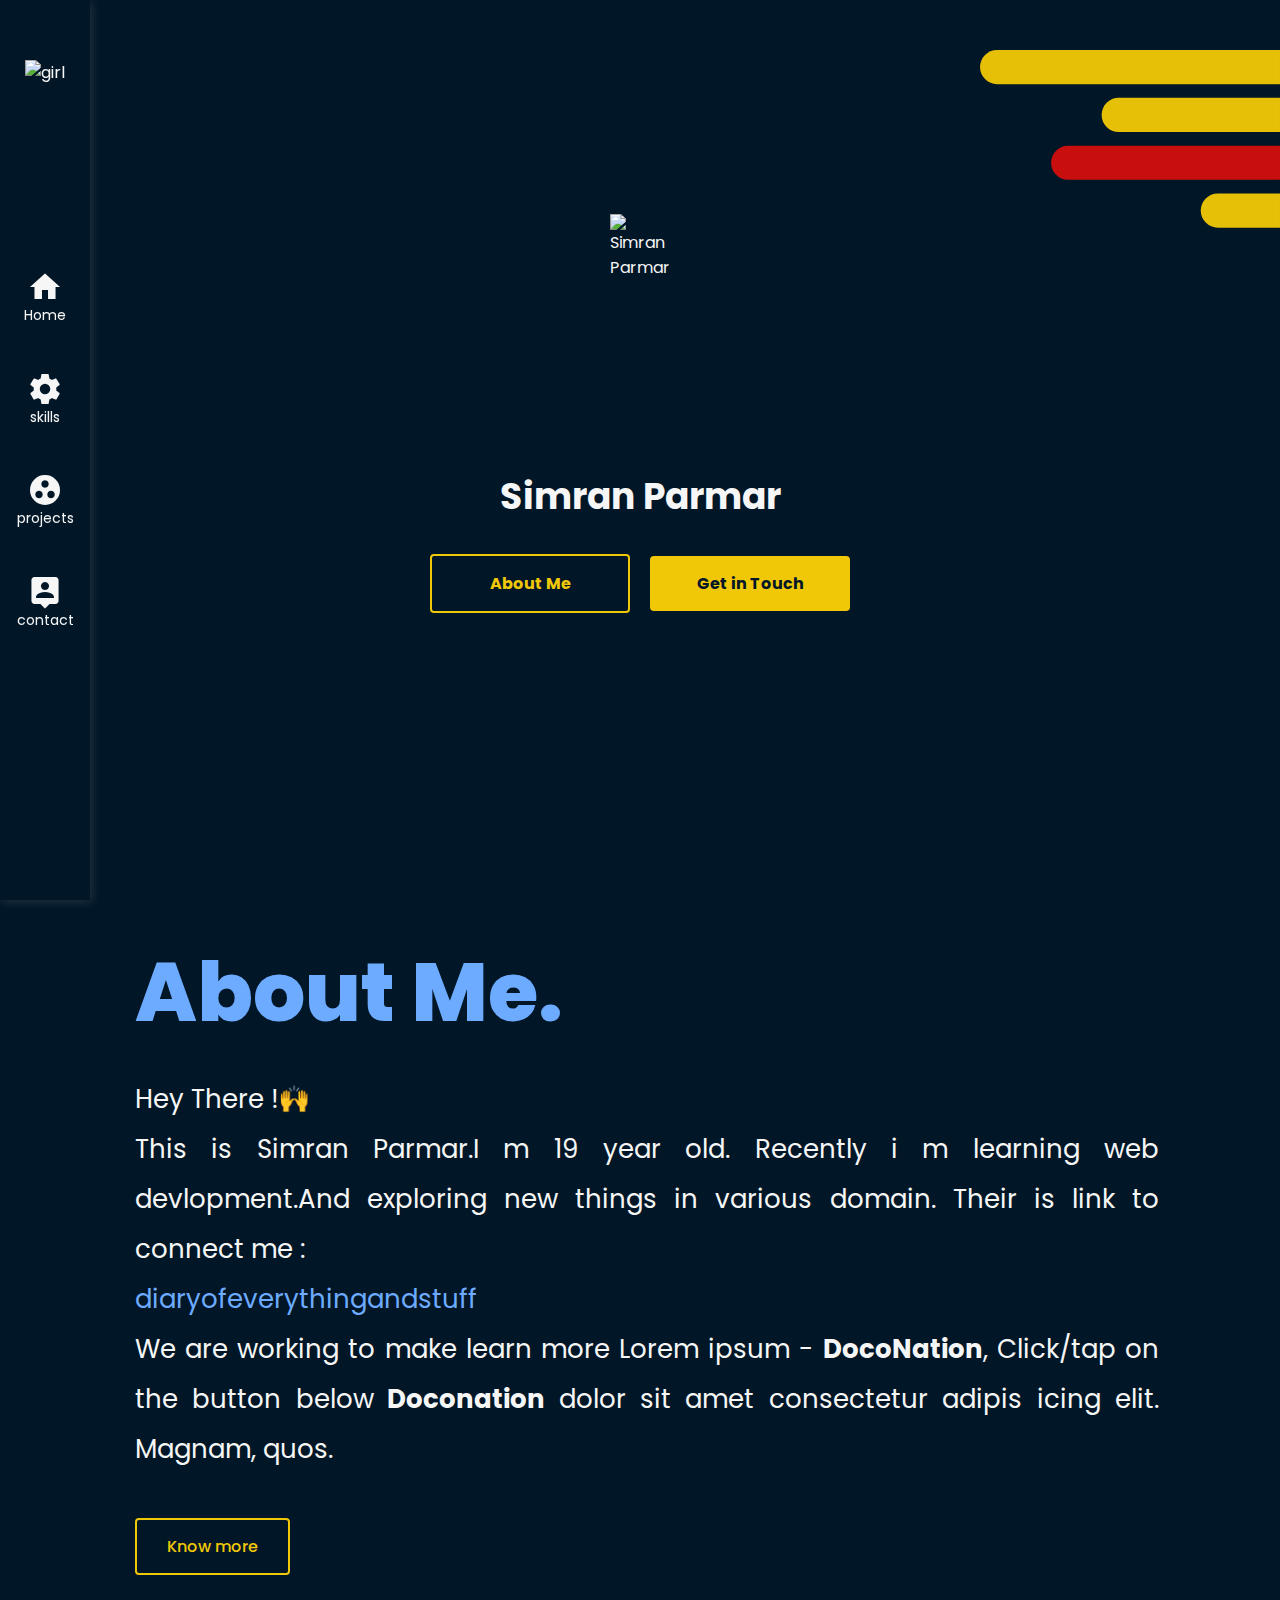
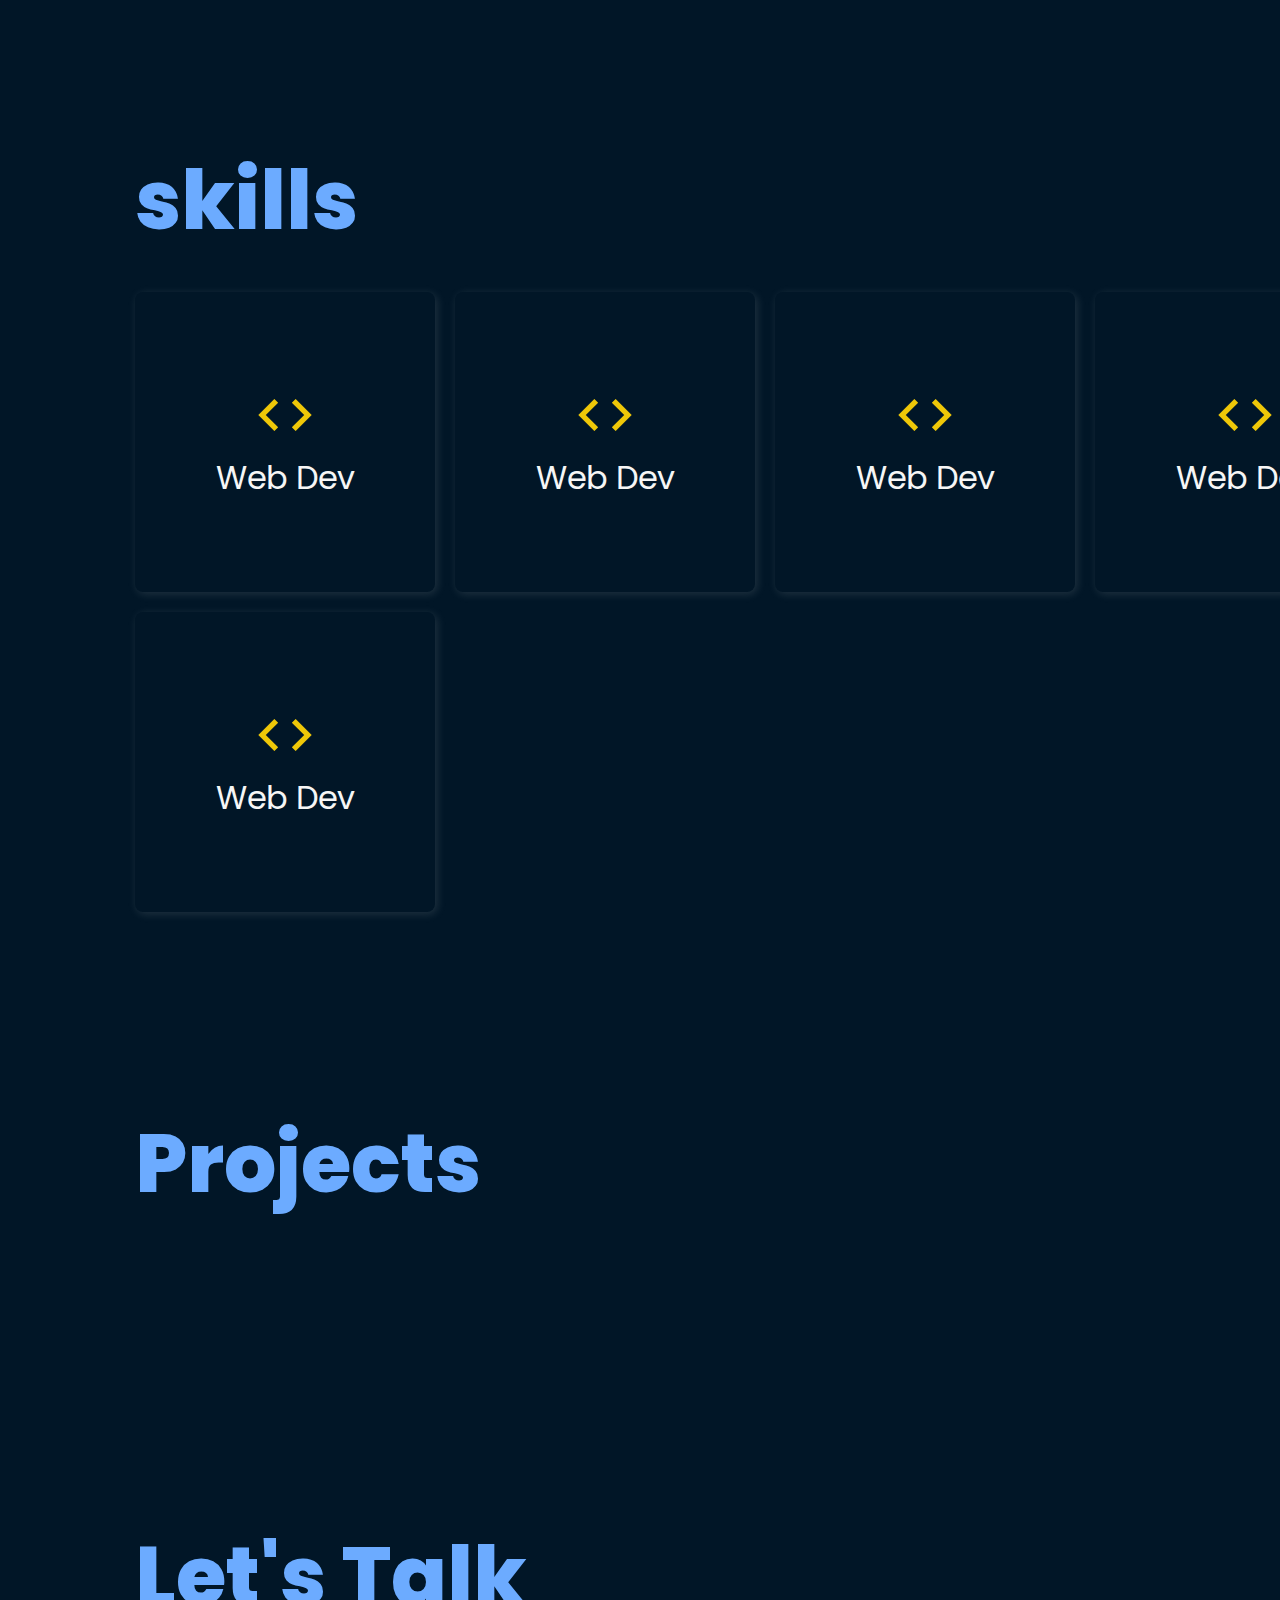
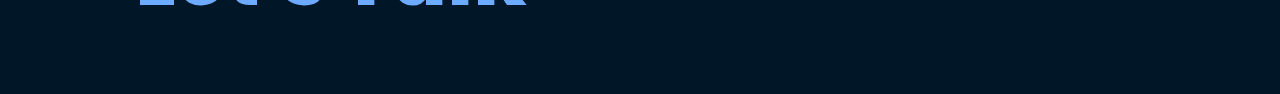
==== index.html @ 9839314e "Add files via upload" ====
<!DOCTYPE html>
<html lang="en">
<head>
    <meta charset="UTF-8">
    <meta http-equiv="X-UA-Compatible" content="IE=edge">
    <meta name="viewport" content="width=device-width, initial-scale=1.0">
    <title>Simran Parmar - portfolio website</title>
   
    <link rel="preconnect" href="https://fonts.gstatic.com">
<link href="https://fonts.googleapis.com/css2?family=Poppins:wght@300;400;500;700&display=swap" rel="stylesheet">
<link href="https://fonts.googleapis.com/icon?family=Material+Icons"
      rel="stylesheet">
      <link rel="stylesheet" href="https://cdnjs.cloudflare.com/ajax/libs/font-awesome/5.15.3/css/all.min.css" integrity="sha512-iBBXm8fW90+nuLcSKlbmrPcLa0OT92xO1BIsZ+ywDWZCvqsWgccV3gFoRBv0z+8dLJgyAHIhR35VZc2oM/gI1w==" crossorigin="anonymous" />
    <link rel="stylesheet" href="./css/style.css">
    <link rel="stylesheet" href="./css/light.css">
 </head>
<!-- navbar
         icon
         theme button
         links
            link
               icons
               text
 Theme  (m & s)              
hero
      svg Animation
      design mock element
      png image
about
     title
     content
           link
      button     
skill
     titles
     cards
         card
            hover content->HD
            separate content-skill
project
    title 
    cards 
       card
contact
   title
    icons
Animation    
-->
     

<body >
    <!-- illus begin-->
    <svg class="illus"  viewBox="0 0 439 260" fill="none" xmlns="http://www.w3.org/2000/svg">
        <g id="illus">
        <path id="y-3" d="M323 235C323 221.193 334.193 210 348 210H439V260H348C334.193 260 323 248.807 323 235V235Z" fill="#E6BF07"/>
        <path id="r-1" d="M104 165C104 151.193 115.193 140 129 140H439V190H129C115.193 190 104 178.807 104 165V165Z" fill="#C90F0D"/>
        <path id="y-2" d="M178 95C178 81.1929 189.193 70 203 70H439V120H203C189.193 120 178 108.807 178 95V95Z" fill="#E6BF07"/>
        <path id="y-1" d="M0 25C0 11.1929 11.1929 0 25 0H439V50H25C11.1929 50 0 38.8071 0 25V25Z" fill="#E6BF07"/>
        </g>
        </svg>
    <!-- illus end -->
    <!-- navbar begins -->
    <nav class="navbar">
        <div class="logo">
            <a href="#home"> 
                <img src="https://www.flaticon.com/premium-icon/icons/svg/3976/3976696.svg" alt="girl">
            </a>
        </div>
        <div class="navlinks">
            <ul>
               
                     <li>
                    <a href="#home" class="navlink">
                        <span class="material-icons"> 
                            home
                        </span>
                        <span class="navtext">
                             Home
                        </span>
                    </a>
                </li>
                <li>
                    <a href="#skills" class="navlink">
                        <span class="material-icons"> 
                            settings
                        </span>
                        <span class="navtext">
                             skills
                        </span>
                    </a>
                </li>
                <li>
                    <a href="#projects" class="navlink">
                        <span class="material-icons"> 
                            group_work
                        </span>
                        <span class="navtext">
                             projects
                        </span>
                    </a>
                </li>
                <li>
                    <a href="#contact" class="navlink">
                        <span class="material-icons"> 
                            person_pin
                        </span>
                        <span class="navtext">
                             contact
                        </span>
                    </a>
                </li>
                
            </ul>
        </div>
        <div class="navtheme" id="themebtn1">
            <span class="material-icons">
                light_mode
            </span>
        </div>
    </nav>
    <!-- theme button begins -->
    <div class="theme" id="themebtn2">
        <span class="material-icons">light_mode</span>
    </div>
    <!-- theme button ends -->
    <!-- navbar end -->
<!--  Hero Section Begins -->
    <div class="hero" id="home">
        <div class="heroimg">
            <img src="./assests/simran.jpg.jpeg" alt="Simran Parmar"
              height="250px"   >
        </div>
<div class="herotitle"> 
    Simran Parmar
    </div>
    <div class="herobtns">
    <a href="" class=" btnsec" id="btn">About Me</a>
    <a href="" class="btn" id="btn">Get in Touch</a>
</div>
    </div>
<!-- Hero Section End  -->
<!-- about section begin -->
<div id="about"></div>
<div class="about section" >
    <div class="title">
        About Me.
    </div>

<div class="aboutcontent">
    
    <span>Hey There !🙌 </span> 
    <span>This is Simran Parmar.I m 19 year old.
    Recently i m learning web 
        devlopment.And exploring  new things in various domain.
        Their is link to connect me :<br>
        <a target="_blank" href="https://www.blogger.com/blog/posts/6048508890433447394">
         diaryofeverythingandstuff
        </a>

    </span>
    <span> We are working to make learn
         more Lorem ipsum  - <strong> DocoNation</strong>, Click/tap on the button below<strong>
             Doconation
         </strong> 
          dolor sit amet consectetur adipis
          icing elit. Magnam, quos.
    </span>
</div>

<div>

    <a href="#" class="abtBtn">Know more</a>
  </div>
</div>

<!-- about section ends  -->
<div class="space"></div>
<!-- skills section begins -->
<div id="skills" ></div>
<div class="skills section">
<div class="title">skills</div>
<div class="cardrow">
    <div class="card">
        <div class="cardicon">
<span class="material-icons">code</span>
        </div>
        <div class="cardtitle">
            Web Dev
        </div>
        <div class="cardcontentLg">
            Lorem ipsum dolor, sit amet consectetur
             adipisicing elit.
        </div>
        <div class="cardcontentSm">
            Lorem ipsum dolor, sit amet consectetur
             adipisicing elit.
        </div>
    </div>
    <div class="card">
        <div class="cardicon">
<span class="material-icons">code</span>
        </div>
        <div class="cardtitle">
            Web Dev
        </div>
        <div class="cardcontentLg">
            Lorem ipsum dolor, sit amet consectetur
            adipisicing elit.
        </div>
        <div class="cardcontentSm">
            Lorem ipsum dolor, sit amet consectetur
             adipisicing elit.
        </div>
    </div>
    <div class="card">
        <div class="cardicon">
<span class="material-icons">code</span>
        </div>
        <div class="cardtitle">
            Web Dev
        </div>
        <div class="cardcontentLg">
            Lorem ipsum dolor, sit amet consectetur
            adipisicing elit.
        </div>
        <div class="cardcontentSm">
            Lorem ipsum dolor, sit amet consectetur
            adipisicing elit.
        </div>
    </div>
    <div class="card">
        <div class="cardicon">
<span class="material-icons">code</span>
        </div>
        <div class="cardtitle">
            Web Dev
        </div>
        <div class="cardcontentLg">
            Lorem ipsum dolor, sit amet consectetur
             adipisicing elit.
        </div>
        <div class="cardcontentSm">
            Lorem ipsum dolor, sit amet consectetur
             adipisicing elit.
        </div>
    </div>
    <div class="card">
        <div class="cardicon">
<span class="material-icons">code</span>
        </div>
        <div class="cardtitle">
            Web Dev
        </div>
        <div class="cardcontentLg">
            Lorem ipsum dolor, sit amet consectetur
             adipisicing elit.
        </div>
        <div class="cardcontentSm">
            Lorem ipsum dolor, sit amet consectetur
            adipisicing elit.
        </div>
    </div>
    
</div>
</div>
<!-- skill section ends -->
<div class="space"></div>
<div id="projects"></div>
<div class="projects section">
    <div class="title">Projects</div>
    <div class="cardrow">
        <div class="card">
            <a href="#">
                <img src="https://i.ibb.co/W2K952h/doco.jpg" alt="">
            </a>
        </div>
        <div class="card">
            <a href="#">
                <img src="https://i.ibb.co/W2K952h/doco.jpg" alt="">
            </a>
        </div>
        <div class="card">
            <a href="#">
                <img src="https://i.ibb.co/W2K952h/doco.jpg" alt="">
            </a>
        </div> 
    </div>
    
</div>
<!-- project section ends -->
<div class="space"></div>
<!-- contact section begin -->
<div id="contact"></div>
<div class="contact section"> 
    <div class="title">Let's Talk</div>
    <div class="iconrow">
        <a href="#" class="icon">
            <span class="fas fa-phone-alt"></span>
              </a>
              <a href=" mailto:simranparmar@gmail.com" target="_blank" alt="Gmail" class="icon">
                <span class="fas fa-envelope"></span>
                  </a>
                  <a href="https://instagram.com/parmar.simran.123" target="_blank" alt="instagram" class="icon">
                    <span class="fab fa-instagram"></span>
                      </a>
                      <a href="https://linkedin.com/in/simran-parmar" target="_blank" alt="linkedin" class="icon">
                        <span class="fab fa-linkedin"></span>
                          </a>
         
    </div>

<!-- contact section ends -->
<script src="https://cdnjs.cloudflare.com/ajax/libs/gsap/3.6.1/gsap.min.js" integrity="sha512-cdV6j5t5o24hkSciVrb8Ki6FveC2SgwGfLE31+ZQRHAeSRxYhAQskLkq3dLm8ZcWe1N3vBOEYmmbhzf7NTtFFQ==" crossorigin="anonymous"></script>
<script src="https://cdnjs.cloudflare.com/ajax/libs/gsap/3.6.1/ScrollTrigger.min.js" integrity="sha512-Q+G390ZU2qKo+e4q+kVcJknwfGjKJOdyu5mVMcR95NqL6XaF4lY4nsSvIVB3NDP54ACsS9rqhE1DVqgpApl//Q==" crossorigin="anonymous"></script>
<script src="./js/app.js" ></script>
</body>
</html>
---- css/style.css ----
:root{
    --red: #dd1c1a;
	--dark: #011627;
	--yellow: #f0c808;
	--light: #f6f6f6;
	--lBlue: #bfcde0;
	--yellowL: #e5bf07;
	--redL: #c90f0d;
	--blue: #6cabff;
	--blueL: #3174d0;
	--fFamily: 'Poppins', sans-serif;
	--darkShadowSm: 4px 4px 15px rgba(211, 211, 211, 0.158);
	--darkShadowLg: 2px 2px 10px rgba(211, 211, 211, 0.158);
}



*{
    margin: 0;
    padding: 0;
    box-sizing: border-box;
    scroll-behavior: smooth;
    font-family: var(--fFamily)
}
body{
    background-color: var(--dark);
    color: var(--light);
    overflow-x: hidden;
    transition: all 200ms ease-in-out;
}
body a{
    color: var(--light);
    text-decoration: none;

}
body ul{
    list-style-type: none;
}
.title{
    font-size: 82px;
    color: var(--blue);
    font-weight: 800;
}
.space{
    width: 100%;
    height: 20vh;
}
.section{
    width:100%;
    margin-left: 15vh;
    padding-bottom:40px 80px ;
    display: flex;
    flex-direction: column;
} 
/* illus */
.illus{
    position: absolute;
    right:0;
    top: 30px;
    width: 300px;
}
/* navbar css */
.navbar {
    position: fixed;
    width: 10vh;
    height: 100vh;
    display: flex;
    flex-direction: column;
    justify-content: center;
    align-items: center;
    box-shadow: var(--darkShadowLg);
    background-color: var(--dark);
    z-index: 99;
}
.navbar .logo{
    position: absolute;
    top:60px;
    transition: all 200ms ease-in-out;
}
.navbar .logo:hover {
    transform: scale(1.1);
}
.navbar .navlinks ul{
    height: 50vh;

display: flex;
flex-direction: column;
justify-content: space-evenly;
align-items: center;
}
.navbar .navlinks .navlink{
    display: flex;
    flex-direction: column;
    justify-content: center;
    align-items: center;
    transition: all 200ms ease-in-out;
}

.navbar .navlinks .navlink:hover{
    color: var(--yellow);
    transform: scale(1.1);
}
.navbar .navlinks .navlink .material-icons{
    font-size: 36px;
}
.navbar .navlinks .navlink .navtext{
    font-size: 14px;
}
.navbar .logo img {
    width: 35px;
}
.navbar .navtheme{
    position: absolute;
    bottom: 50px;
    cursor:pointer;
}
.navbar .navtheme:hover{
    color: var(--yellow);
    transform: scale(1.3);
    
}
.hero{
    width: 100%;
    height:100vh ;
    display: flex;
    flex-direction: column;
    justify-content: center;
    align-items: center;
}
.hero .heroimg {
    width: 20px;
    height: 10px;
    display: flex;
    align-items: center;
    justify-content: center;
    padding-bottom: 80px;
    margin-bottom: 50px;
    border-radius: 200px;
  
}
.hero .herotitle{
    font-size: 36px;
    font-weight: 700;
    margin-bottom: 20px;
}
.hero .herobtns {
    display: flex;
    justify-content: center;
    align-items: center;
}
  

.hero .herobtns .btn{
    padding: 15px 30px;
    width: 200px;
    text-align: center;
    background-color: var(--yellow);
    color: var(--dark);
    margin: 10px;
    border-radius: 4px;
    font-size: 16px;
    font-weight: 700;
}
.hero .herobtns .btnsec{
    padding: 15px 30px;
    width: 200px;
    text-align: center;
    border: 2px solid var(--yellow);
    color: var(--yellow);
    margin: 10px;
    border-radius: 4px;
    font-size: 16px;
    font-weight: 700;
}
.hero .herobtns .btn:hover{
    transform: sacale(1.08);
}
.hero .herobtns .btnsec:hover{
    background-color: var(--yellow);
    color:var(--dark);
}
/* about section css */


.about .aboutcontent{
    margin-top: 20px;
    margin-bottom: 60px;
    display: flex;
    flex-direction: column;
    font-size: 26px;
    width: 80%;
    text-align: justify;
    line-height: 50px;
    
}
.about .aboutcontent a{
color: var(--blue);
transition: all 200ms ;
}
.about .aboutcontent a:hover{
    color: var(--yellow);
}
.about .abtBtn{
    padding: 15px 30px ;
    
    margin-bottom: 20px;
    
    width: 200px;
    text-align: center;
    border: 2px solid var(--yellow);
    color: var(--yellow);
  
    border-radius: 4px;
    font-size: 16px;
    font-weight: 500;
    transition: all 200ms;
}
.about .abtBtn:hover{
    background-color: var(--yellow);
    color: var(--dark);
}
/* skills CSS */
.skills .cardrow{
    display: flex;
    flex-wrap: wrap;
    align-items: center;
    margin-top: 20px;
    margin-left: -10px;
}
.skills .cardrow .card{
    width: 300px;
    height: 300px;
    box-shadow: var(--darkShadowLg);
    margin: 10px;
    border-radius: 8px;
    padding: 50px;
    display: flex;
    flex-direction: column;
    justify-content: center;
    align-items: center;
    position: relative;
    overflow: hidden;
    
}
.skills .cardrow .card .cardicon .material-icons{
    font-size: 64px;
    color: var(--yellow);
}
.skills .cardrow .card .cardtitle{
    font-size: 32px;
}
.illus{
    position: absolute;
    right: 0;
    top: 50px;
    width: 300px;
}
.skills .cardrow .card .cardcontentLg{
    position:absolute; 
    background-color: var(--yellow);
    color: var(--dark);
    width: 100%;
    height: 100%;
    padding: 35px;
    border-radius: 8px;
    font-size: 18px;
    font-weight: 600;
    transform: translatey(100%);
    transition: all 300ms ease-in-out;

}
.skills .cardrow .card:hover .cardcontentLg{
transform:translateY(0%);
}
.skills .cardrow .card .cardcontentSm{
    display: none;
}
/* Projects  CSSbegin*/
.projects .cardrow{
    display: flex;
    align-items: center;
    flex-wrap: wrap;
    margin-top: 20px;
    margin-left: -15px;
}
.projects .cardrow .card{
    width: 45%;
margin: 10px;
}
.projects .cardrow .card img{
    width: 100%;
    box-shadow: var(--darkShadowLg);
    border-radius: 8px;
    transition: all 200ms ease-in-out;

}
.projects .cardrow .card:hover img{
    transform: scale(1.02);
    box-shadow: 2px 2px 25px #ffffff26;
}
/* contact CSS */
.contact .iconrow{
    display: flex;
    margin-top: 20px;
    width: 100%;
    flex-wrap: wrap;
    align-items: center;

}
.contact .iconrow .icon {
    margin: 18px;
    font-size: 64px;
    padding-right: 50px;
    transition: all 200ms ease-in-out;
}
.contact .iconrow .icon:hover{
color: var(--yellow);
transform: translateY(-10%);
}
@media  screen and (max-width:860px) {
   /* global css */
   .title{
       font-size: 42px;
   }
   .section{
    margin-left: 0px;
    padding: 50px 30px;

}

.illus{
    position: absolute;
    right:0;
    top: 15px;
    width: 180px;
}
   
   .space{
       width: 100%;
       height:18vh ;
   }
    /* navbar css */
    .navbar{
        
        position: fixed;
        bottom: 0;
        left: 0;
        width: 100%;
        height: 10vh;
        box-shadow: var(--darkShadowLg);
        display: flex;
        flex-direction:row;
        align-items: center;
        justify-content: center;
        border-top-left-radius: 30px;
        border-top-right-radius:30px ;
    }
    .navbar .logo{
        display: none;
    }
     .navbar .navtheme{
         display: none;
    }
    
    
    .navbar .navlinks{
        width: 100%;
    }
    .navbar .navlinks ul{
        padding: 0 30px;
         height: 10vh;
     width: 100%;
     display: flex;
     flex-direction: row; 
     justify-content: space-evenly;
     align-items: center;
     }
     .navbar .navlinks .nalink ,.material-icons{
         font-size: 32px;
     }
     .navbar .navlinks .nalink .navtext{
         font-size: 14px;
     }
     /* theme button css */
     .theme{
         display: block;
         position: absolute;
         top: 30px;
         left: 50px;
         cursor: pointer;
         transition: all 200ms ease-in-out;
         
     }
     .theme:hover{
         color: var(--yellow);
         transform: scale(1.2);
     }
    /* hero css */
    
    .hero .heroimg img{
        width: 200px;
        margin-bottom: 20px;
       border:5px thin rgb(94, 84, 84);
       border-radius:10px ;
    
        
    }
    .navbar .herotitle{
        font-size: 28px;
    }
    .hero .herobtns {
        flex-direction: column;
    }
    /* about section css*/
    
    .about .aboutcontent{
        margin-top: 20px;
        width: 100%;
        font-size: 20px;
        line-height: 30px;
    }
    /* skills CSS */
.skills .cardrow {
    flex-direction: column;
    align-items: flex-start;
}

    .skills .cardrow .card{
    width: 180px;
    height: 180px;
    padding: 25px;
    align-items: flex-start;
    overflow: visible;
}
.skills .cardrow .card .cardicon .material-icons{
    font-size: 46px;

}
.skills .cardrow .card .cardtitle{
    font-size: 22px;

}
.skills .cardrow .card .cardcontentLg{
    display:none;

}
.skills .cardrow .card .cardcontentSm{
    display:block;
    position: absolute;
    left: 80% ; 
    width: 100%;
    height: 95%;
    background-color: var(--yellow);
    border-radius: 8px;
    color: var(--dark);
    font-size:14px ;
    font-weight:500 ;
    padding: 15px;

}
/* projects css */
.projects .cardrow{
    flex-direction: column;
    align-items: flex-start;
}
.projects .cardrow .card{
    width: 90%;
}
/* contact css */
.contact .iconrow .icon{
    font-size: 32px;
    padding-right: 20px;
}
}
---- css/light.css ----
:root{
    --red: #dd1c1a;
	--dark: #011627;
	--yellow: #f0c808;
	--light: #f6f6f6;
	--lBlue: #bfcde0;
	--yellowL: #e5bf07;
	--redL: #c90f0d;
	--blue: #6cabff;
	--blueL: #3174d0;
	--fFamily: 'Poppins', sans-serif;
	--darkShadowSm: 4px 4px 15px rgba(211, 211, 211, 0.158);
	--darkShadowLg: 2px 2px 10px rgba(211, 211, 211, 0.158);
}


body.dark {
    background-color: var(--light);
    color: var(--dark);
    
}
body.dark a{
    color: var(--dark);
    

}

body.dark .title{
    
    color: var(--blueL);
    
}
    body.dark .navbar .navlinks .navlink{
        color: var(--light);
    }


body.dark .navbar .navlinks .navlink:hover{
    color: var(--yellowL);

}
body.dark .navbar .navtheme{
    color: var(--light);
}

body.dark .navbar .navtheme:hover{
    color: var(--yellowL);
   
    
}



body.dark .hero .herobtns .btn{
    
    background-color: var(--yellowL);
    color: var(--dark);
   
}
body.dark .hero .herobtns .btnsec{
   
    border: 2px solid var(--yellowL);
    color: var(--dark);
    
}

body.dark .hero .herobtns .btnsec:hover{
    background-color: var(--yellowL);
    color:var(--dark);
} 

body.dark .about .aboutcontent a{
color: var(--blueL);
transition: all 200ms ;
}
body.dark .about .aboutcontent a:hover{
    color: var(--yellowL);
}
body.dark .about .abtBtn{
   
    
    
    border: 2px solid var(--yellowL);
    color: var(--dark);
  
    
}
body.dark .about .abtBtn:hover{
    background-color: var(--yellowL);
    color: var(--dark);
}
body.dark .skills .cardrow .card{
    
    box-shadow: var(--lightShadow);
    
    
}
body.dark .skills .cardrow .card .cardicon .material-icons{
    font-size: 64px;
    color: var(--yellowL);
}

body.dark .skills .cardrow .card .cardcontentLg{
     
    background-color: var(--yellowL);
    color: var(--dark);
    

}

body.dark .projects .cardrow .card img{
   
    box-shadow: var(--lightShadowLg);
    

}
body.dark .projects .cardrow .card:hover img{
    transform: scale(1.02);
    box-shadow: 2px 2px 25px #ffffff26;
}

body.dark .contact .iconrow .icon:hover{
color: var(--yellowL);
}
@media  screen and (max-width:860px) {
   
     body.dark .theme:hover{
         color: var(--yellowL);
        
     }
    
body.dark .skills .cardrow .card .cardcontentSm{
    
    background-color: var(--yellowL);
   
    color: var(--dark);
    

}

}
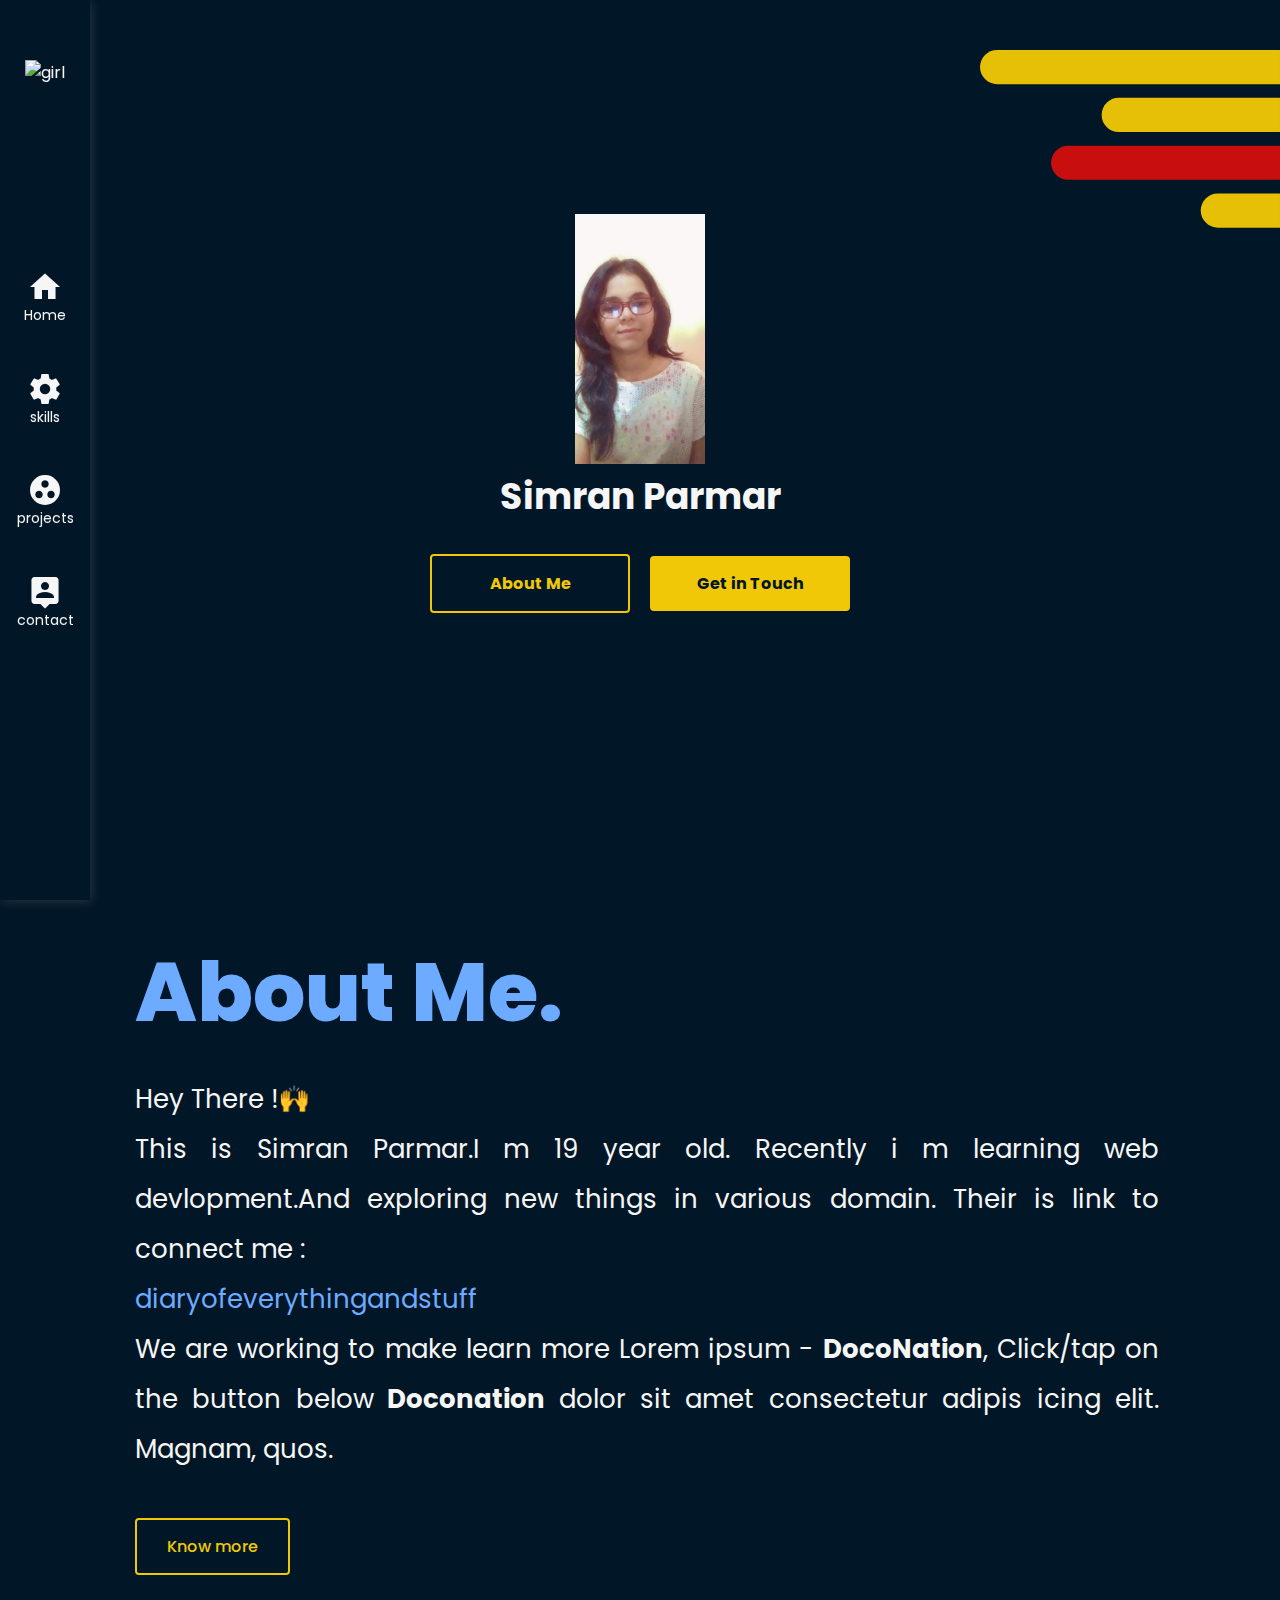
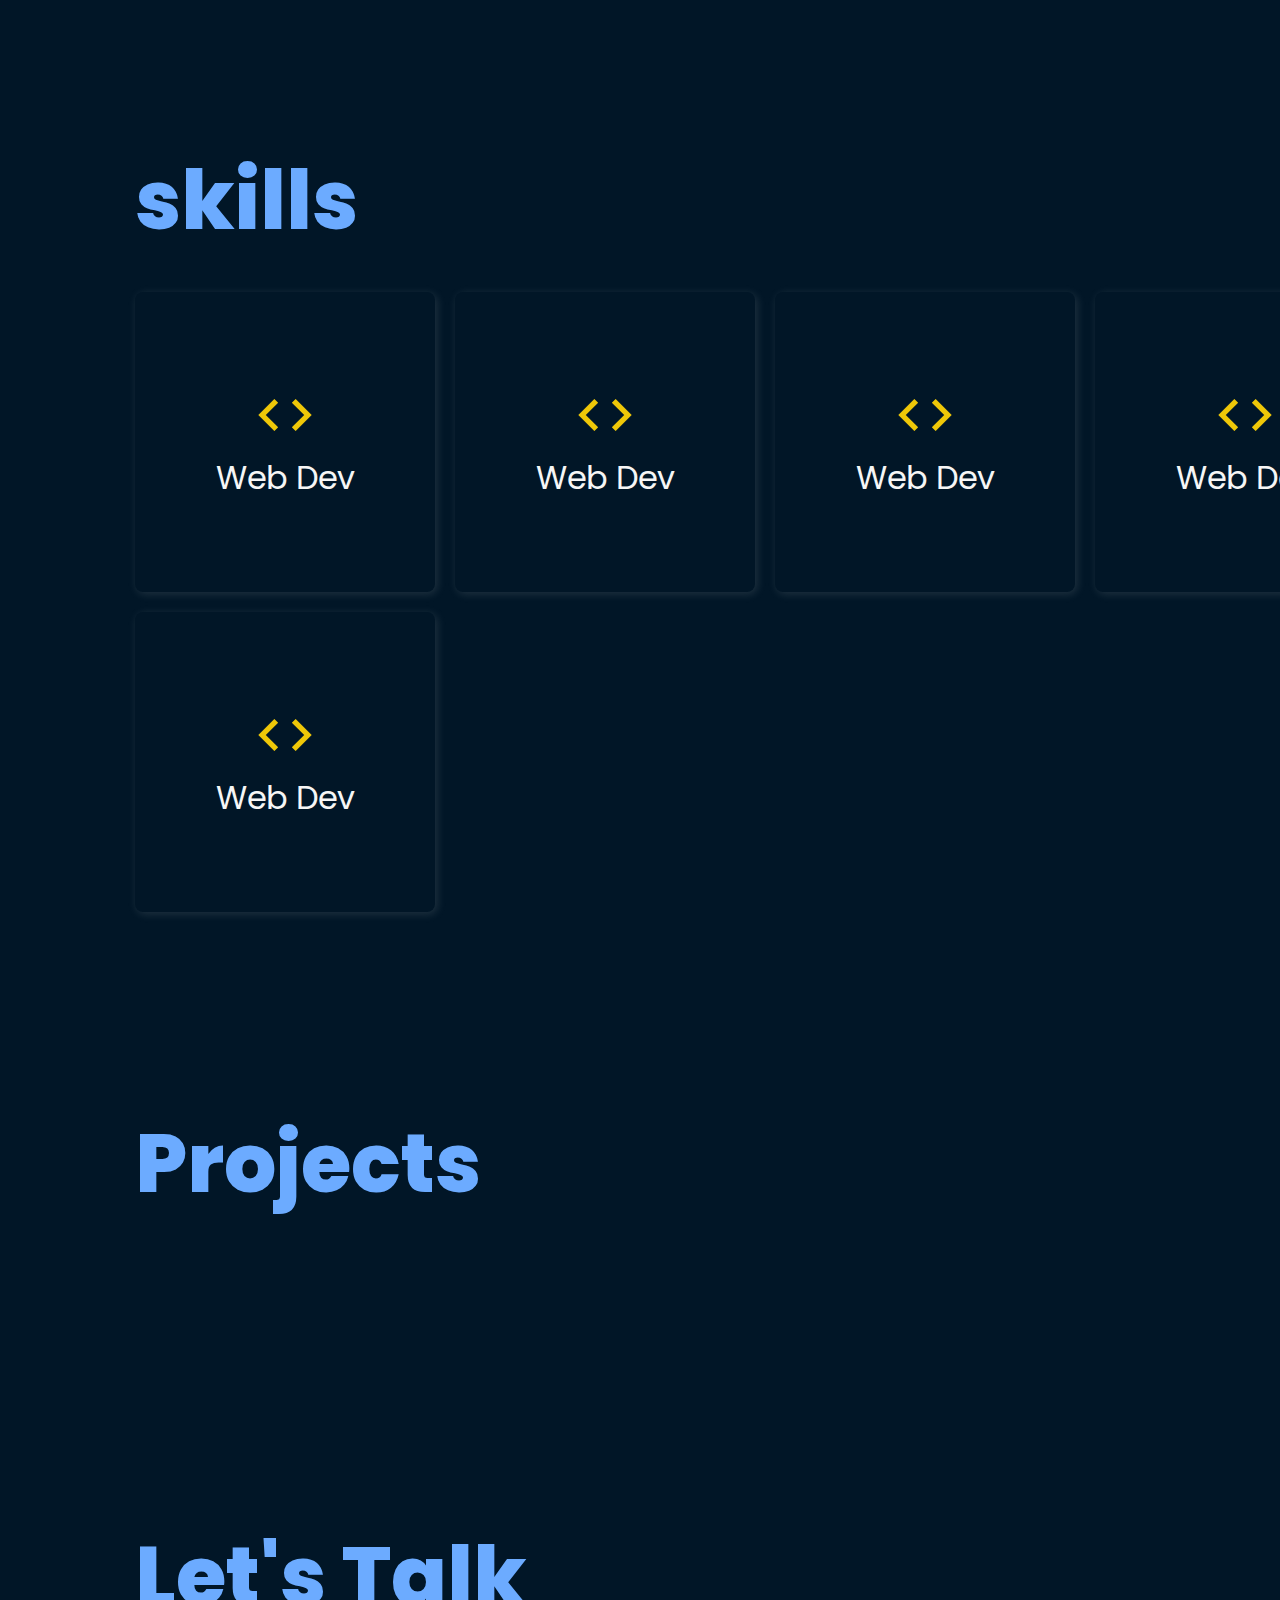
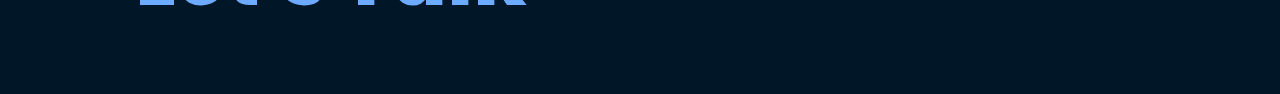
==== commit 3a29f714: "Update index.html" ====
--- a/index.html
+++ b/index.html
@@ -127,7 +127,7 @@
 <!--  Hero Section Begins -->
     <div class="hero" id="home">
         <div class="heroimg">
-            <img src="./assests/simran.jpg.jpeg" alt="Simran Parmar"
+            <img src="./assests/Simran.jpeg" alt="Simran Parmar"
               height="250px"   >
         </div>
 <div class="herotitle"> 
@@ -314,4 +314,4 @@
 <script src="https://cdnjs.cloudflare.com/ajax/libs/gsap/3.6.1/ScrollTrigger.min.js" integrity="sha512-Q+G390ZU2qKo+e4q+kVcJknwfGjKJOdyu5mVMcR95NqL6XaF4lY4nsSvIVB3NDP54ACsS9rqhE1DVqgpApl//Q==" crossorigin="anonymous"></script>
 <script src="./js/app.js" ></script>
 </body>
-</html>+</html>
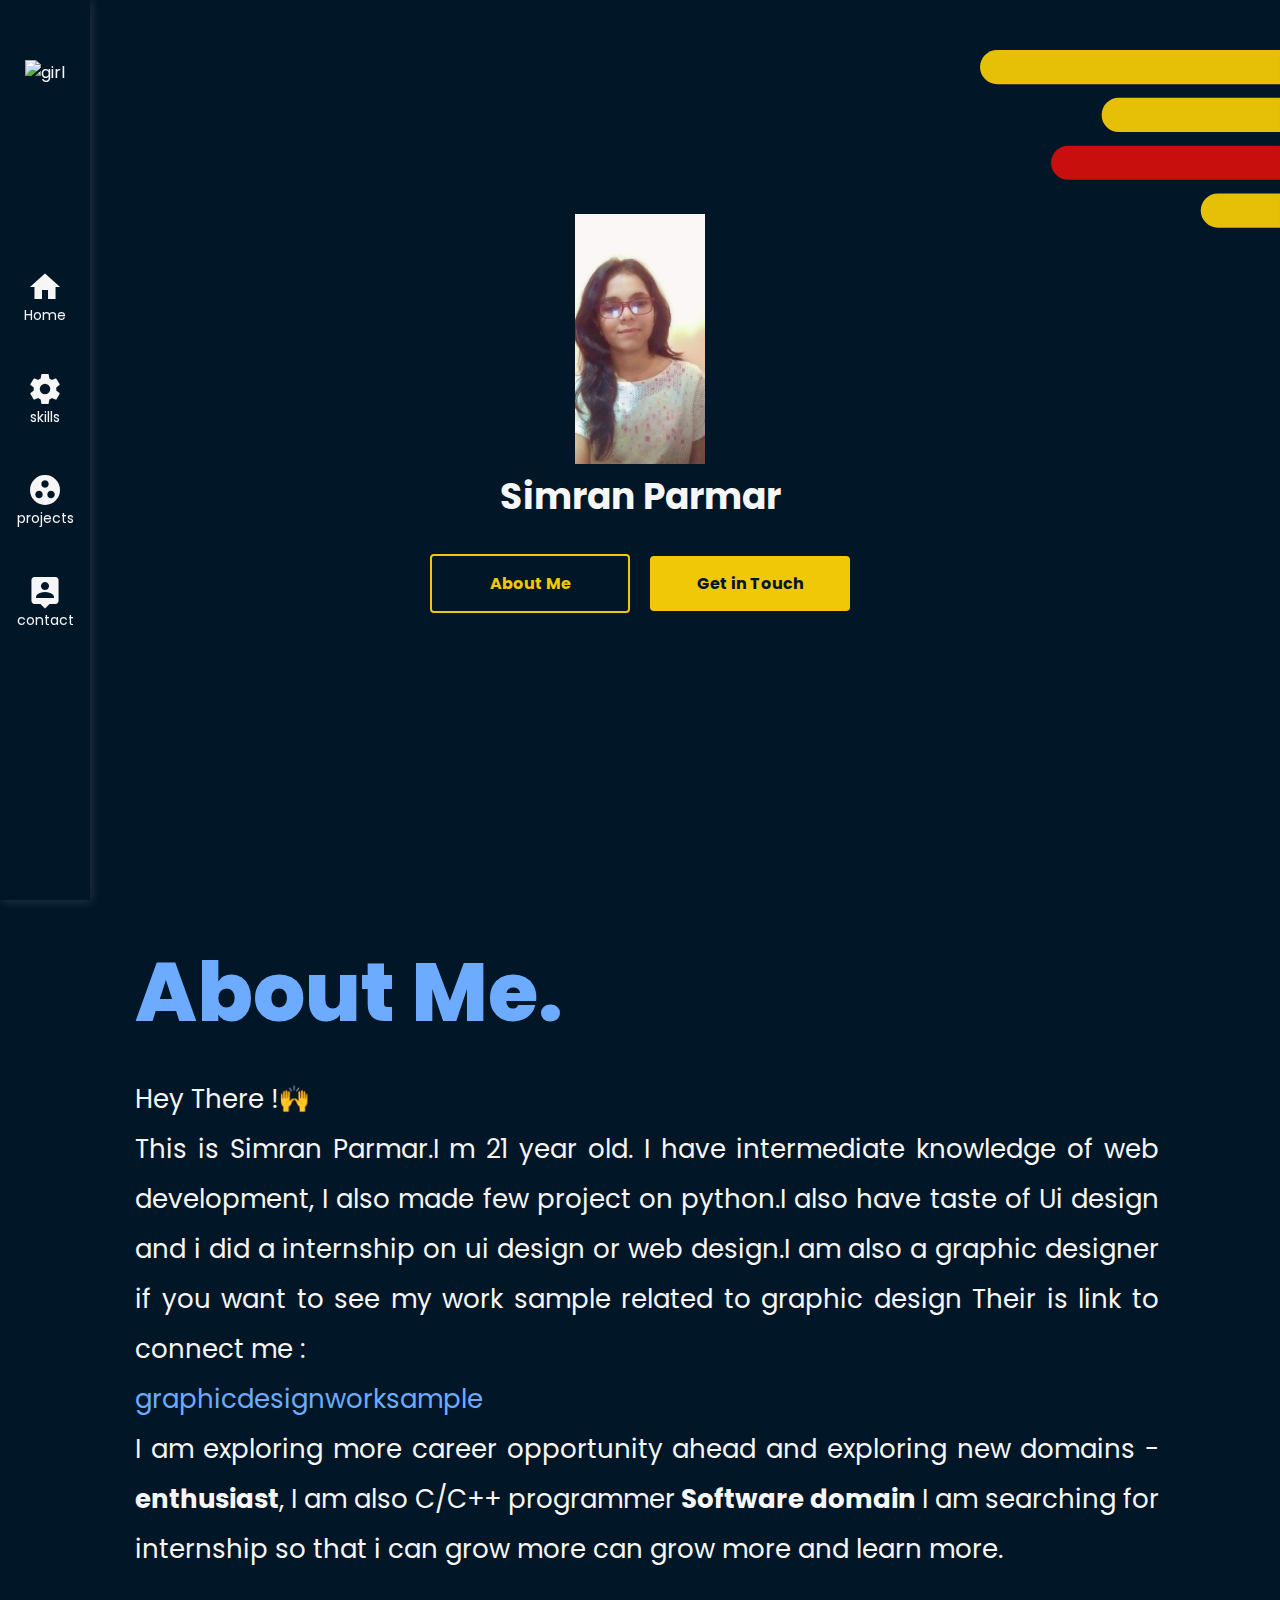
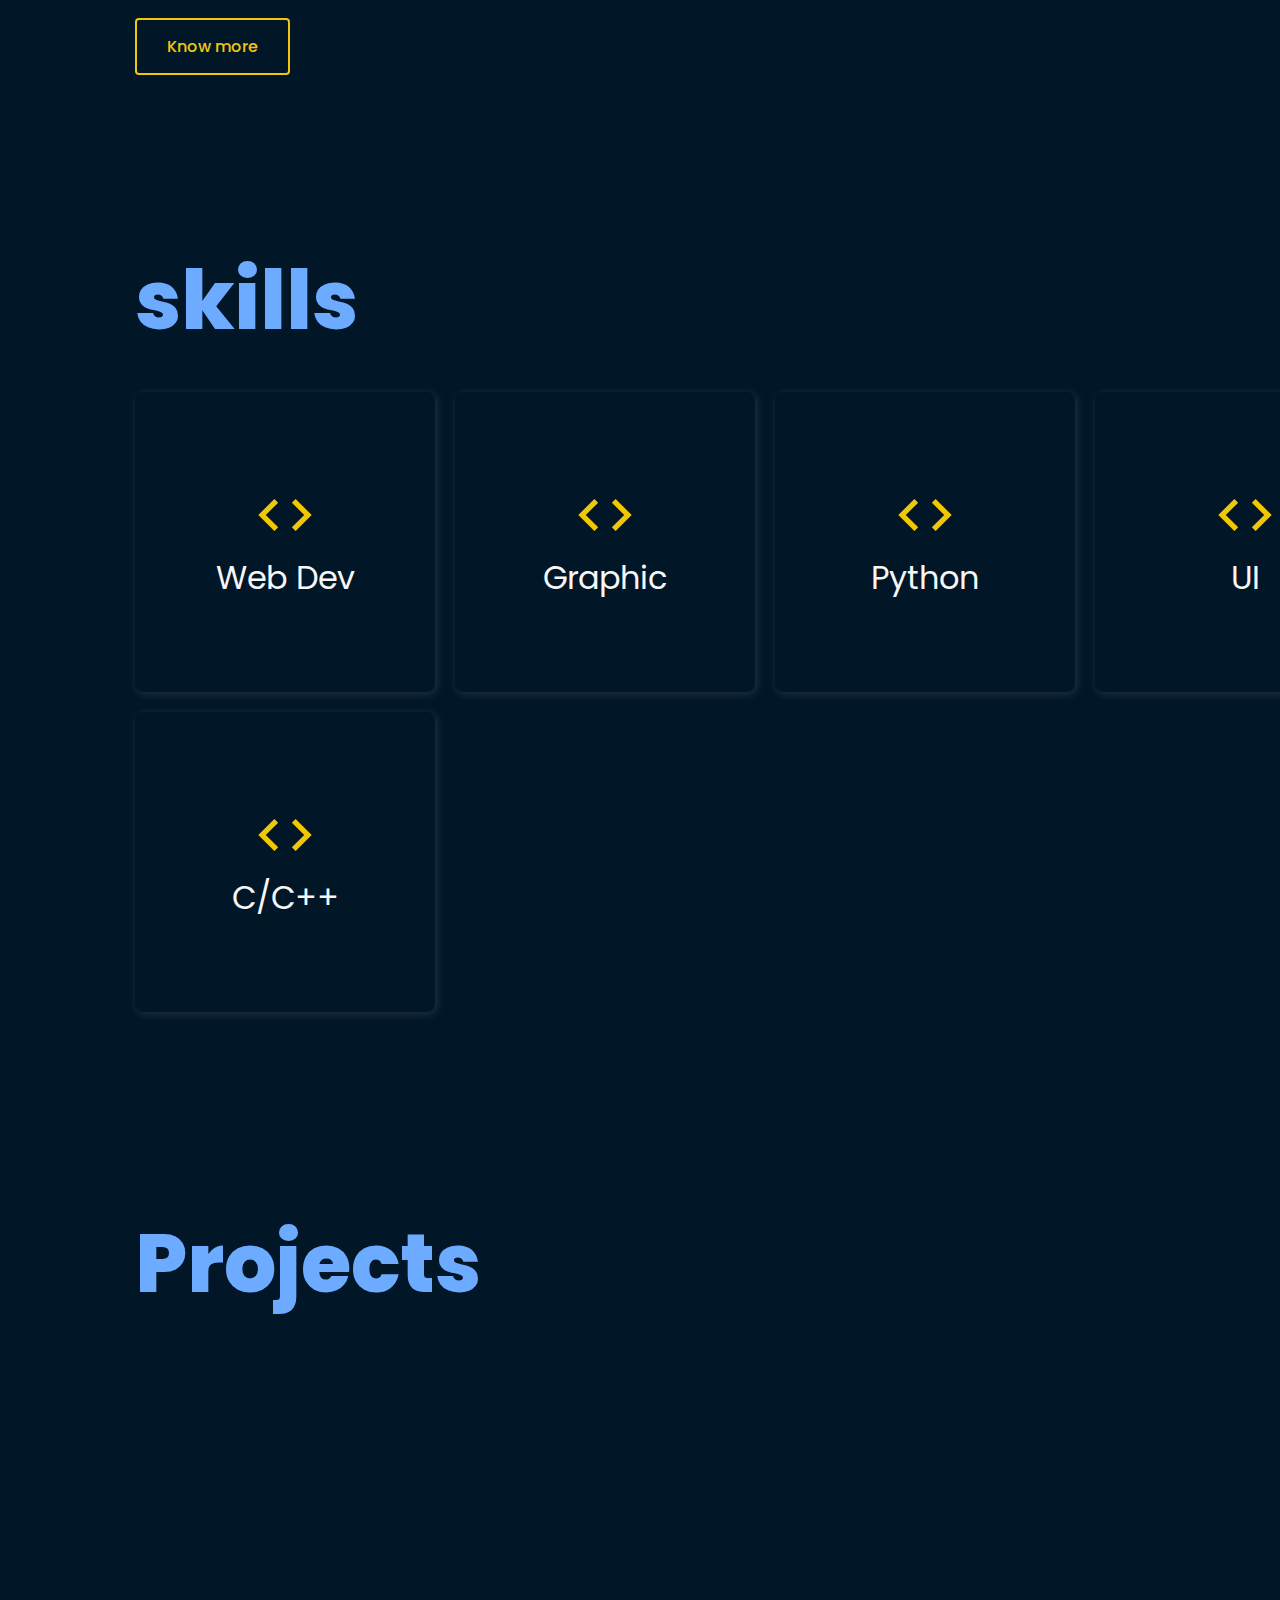
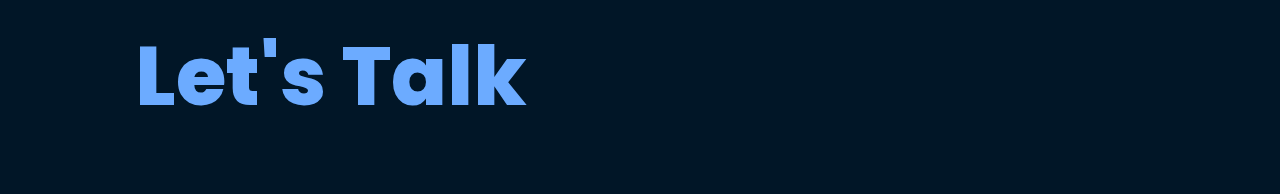
==== commit 5581b9f7: "Update index.html" ====
--- a/index.html
+++ b/index.html
@@ -149,21 +149,23 @@
 <div class="aboutcontent">
     
     <span>Hey There !🙌 </span> 
-    <span>This is Simran Parmar.I m 19 year old.
-    Recently i m learning web 
-        devlopment.And exploring  new things in various domain.
-        Their is link to connect me :<br>
-        <a target="_blank" href="https://www.blogger.com/blog/posts/6048508890433447394">
-         diaryofeverythingandstuff
+    <span>This is Simran Parmar.I m 21 year old.
+    I have intermediate knowledge of web development,
+        I also made few project on python.I also have taste of Ui design and i did a internship 
+        on ui design or web design.I am also a graphic designer if you want to see my work 
+        sample related to  graphic design
+         Their is link to connect me :<br>
+        <a target="_blank" href="https://instagram.com/ingenious8085">
+         graphicdesignworksample
         </a>
 
     </span>
-    <span> We are working to make learn
-         more Lorem ipsum  - <strong> DocoNation</strong>, Click/tap on the button below<strong>
-             Doconation
+    <span> I am exploring more career opportunity ahead
+        and exploring new domains  - <strong> enthusiast</strong>, I am also C/C++ programmer<strong>
+             Software domain
          </strong> 
-          dolor sit amet consectetur adipis
-          icing elit. Magnam, quos.
+         I am searching for internship so that i can grow more
+          can grow more and learn more.
     </span>
 </div>
 
@@ -188,76 +190,84 @@
             Web Dev
         </div>
         <div class="cardcontentLg">
-            Lorem ipsum dolor, sit amet consectetur
-             adipisicing elit.
-        </div>
-        <div class="cardcontentSm">
-            Lorem ipsum dolor, sit amet consectetur
-             adipisicing elit.
-        </div>
-    </div>
-    <div class="card">
-        <div class="cardicon">
-<span class="material-icons">code</span>
-        </div>
-        <div class="cardtitle">
-            Web Dev
-        </div>
-        <div class="cardcontentLg">
-            Lorem ipsum dolor, sit amet consectetur
-            adipisicing elit.
-        </div>
-        <div class="cardcontentSm">
-            Lorem ipsum dolor, sit amet consectetur
-             adipisicing elit.
-        </div>
-    </div>
-    <div class="card">
-        <div class="cardicon">
-<span class="material-icons">code</span>
-        </div>
-        <div class="cardtitle">
-            Web Dev
-        </div>
-        <div class="cardcontentLg">
-            Lorem ipsum dolor, sit amet consectetur
-            adipisicing elit.
-        </div>
-        <div class="cardcontentSm">
-            Lorem ipsum dolor, sit amet consectetur
-            adipisicing elit.
-        </div>
-    </div>
-    <div class="card">
-        <div class="cardicon">
-<span class="material-icons">code</span>
-        </div>
-        <div class="cardtitle">
-            Web Dev
-        </div>
-        <div class="cardcontentLg">
-            Lorem ipsum dolor, sit amet consectetur
-             adipisicing elit.
-        </div>
-        <div class="cardcontentSm">
-            Lorem ipsum dolor, sit amet consectetur
-             adipisicing elit.
-        </div>
-    </div>
-    <div class="card">
-        <div class="cardicon">
-<span class="material-icons">code</span>
-        </div>
-        <div class="cardtitle">
-            Web Dev
-        </div>
-        <div class="cardcontentLg">
-            Lorem ipsum dolor, sit amet consectetur
-             adipisicing elit.
-        </div>
-        <div class="cardcontentSm">
-            Lorem ipsum dolor, sit amet consectetur
-            adipisicing elit.
+            Here is my web development 
+            work sample.CLICK HERE
+        </div>
+        <div class="cardcontentSm">
+             Here is my web development 
+             work sample.CLICK HERE
+        </div>
+    </div>
+    <div class="card">
+        <div class="cardicon">
+<span class="material-icons">code</span>
+        </div>
+        <div class="cardtitle">
+            Graphic
+        </div>
+        <div class="cardcontentLg">
+           Here is my gaphic design 
+            work sample.CLICK HERE
+        </div>
+        <div class="cardcontentSm">
+            Here is my gaphic design 
+             work sample.CLICK HERE
+        </div>
+    </div>
+    <div class="card">
+        <div class="cardicon">
+<span class="material-icons">code</span>
+        </div>
+        <div class="cardtitle">
+            Python
+        </div>
+        <div class="cardcontentLg">
+            Here is my python projects
+            which i made during my 2nd
+            year.CLICK HERE
+            
+        </div>
+        <div class="cardcontentSm">
+           Here is my python projects
+           which i made during my 2nd
+           year.CLICK HERE
+        </div>
+    </div>
+    <div class="card">
+        <div class="cardicon">
+<span class="material-icons">code</span>
+        </div>
+        <div class="cardtitle">
+            UI
+        </div>
+        <div class="cardcontentLg">
+           I am also interested in doing
+             doing ui(user interface design).
+            CLICK HERE
+        </div>
+        <div class="cardcontentSm">
+            I am also interested in doing
+             doing ui(user interface design).
+             CLICK HERE
+        </div>
+    </div>
+    <div class="card">
+        <div class="cardicon">
+<span class="material-icons">code</span>
+        </div>
+        <div class="cardtitle">
+            C/C++
+        </div>
+        <div class="cardcontentLg">
+            I am C/C++ programmer too,
+            and currently switch to DSA
+            problems.
+             
+        </div>
+        <div class="cardcontentSm">
+             I am C/C++ programmer too,
+             and currently switch to DSA
+             problems.
         </div>
     </div>
     
@@ -303,7 +313,7 @@
                   <a href="https://instagram.com/parmar.simran.123" target="_blank" alt="instagram" class="icon">
                     <span class="fab fa-instagram"></span>
                       </a>
-                      <a href="https://linkedin.com/in/simran-parmar" target="_blank" alt="linkedin" class="icon">
+                      <a href="https://www.linkedin.com/in/simran-parmar-206751201 target="_blank" alt="linkedin" class="icon">
                         <span class="fab fa-linkedin"></span>
                           </a>
          
